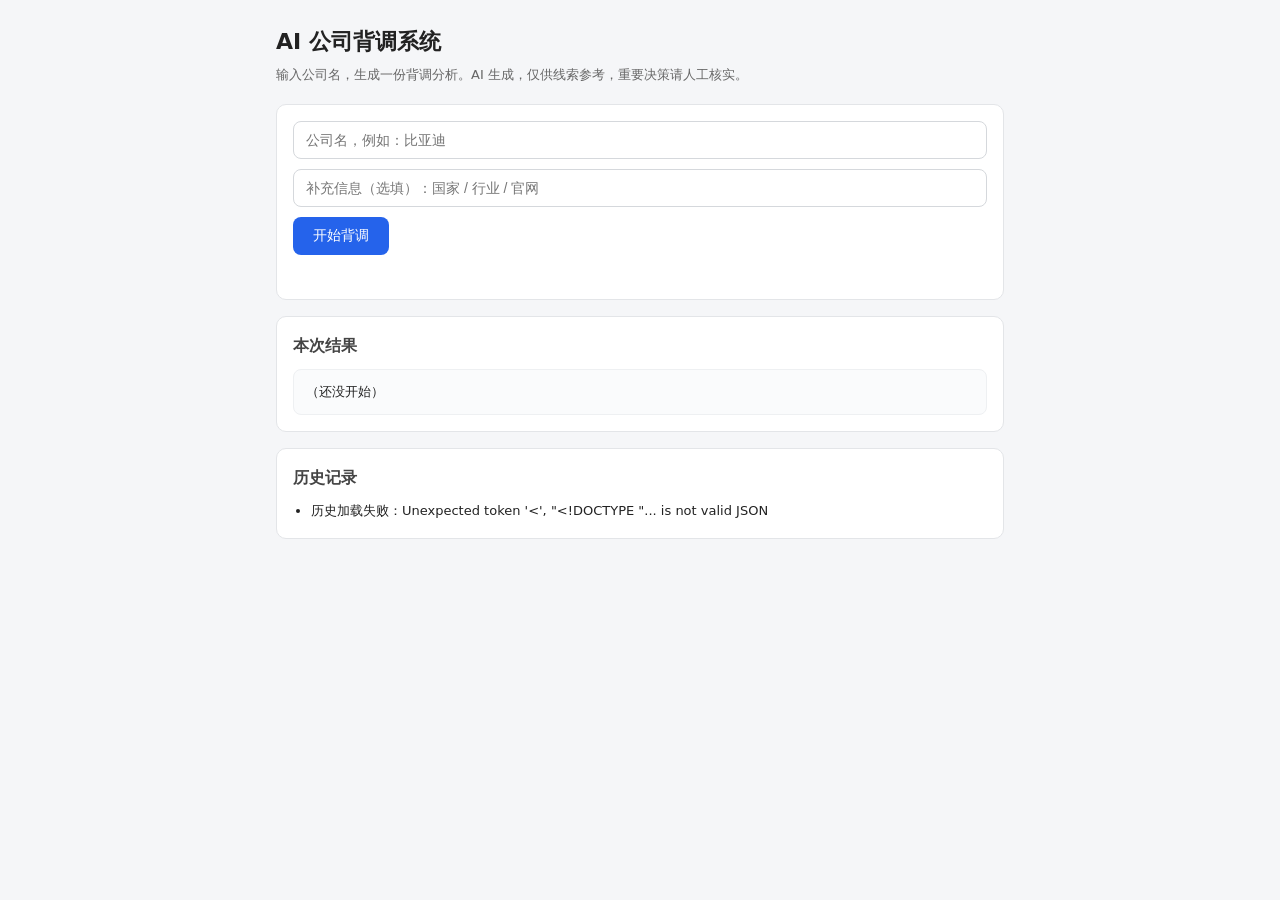
==== static/index.html @ 70e905dc "feat: AI 公司背调系统 v1（输入公司名 → LLM 生成分析 → 存库 → 历史）" ====
<!DOCTYPE html>
<html lang="zh-CN">
    <head>
        <meta charset="UTF-8">
        <meta name="viewport" content="width=device-width,initial-scale=1">
        <title>AI 公司背调系统</title>
  <link rel="stylesheet" href="/static/style.css">
    </head>
    <body>
        <main class="wrap">
            <h1>AI 公司背调系统</h1>
            <p class="hint">输入公司名，生成一份背调分析。AI 生成，仅供线索参考，重要决策请人工核实。</p>

    <section class="card">
      <input id="company" type="text" placeholder="公司名，例如：比亚迪" autocomplete="off">
      <input id="extra" type="text" placeholder="补充信息（选填）：国家 / 行业 / 官网" autocomplete="off">
      <button id="go">开始背调</button>
      <p id="status" class="status"></p>
    </section>
    <section class="card">
      <h2>本次结果</h2>
      <pre id="result">（还没开始）</pre>
    </section>

    <section class="card">
      <h2>历史记录</h2>
      <ul id="history"></ul>
    </section>
        </main>
        <script src="/static/app.js"></script>
    </body>
</html>
---- static/style.css ----
* { box-sizing: border-box; }
body { margin: 0; font-family: "Microsoft YaHei", system-ui, sans-serif;
       background: #f5f6f8; color: #222; line-height: 1.6; }
.wrap { max-width: 760px; margin: 0 auto; padding: 24px 16px 60px; }
h1 { font-size: 22px; margin: 0 0 6px; }
h2 { font-size: 16px; margin: 0 0 10px; color: #444; }
.hint { color: #666; font-size: 13px; margin: 0 0 18px; }
.card { background: #fff; border: 1px solid #e3e5e8; border-radius: 10px;
        padding: 16px; margin-bottom: 16px; }
input { width: 100%; padding: 10px 12px; margin-bottom: 10px;
        border: 1px solid #d5d8dc; border-radius: 8px; font-size: 14px; }
button { padding: 10px 20px; border: 0; border-radius: 8px;
         background: #2563eb; color: #fff; font-size: 14px; cursor: pointer; }
button:disabled { background: #9db4e8; cursor: not-allowed; }
.status { margin: 10px 0 0; font-size: 13px; color: #2563eb; min-height: 18px; }
pre { white-space: pre-wrap; word-break: break-word; background: #fafbfc;
      border: 1px solid #eef0f2; border-radius: 8px; padding: 12px; margin: 0;
      font-size: 13px; font-family: inherit; }
ul { margin: 0; padding-left: 18px; font-size: 13px; }
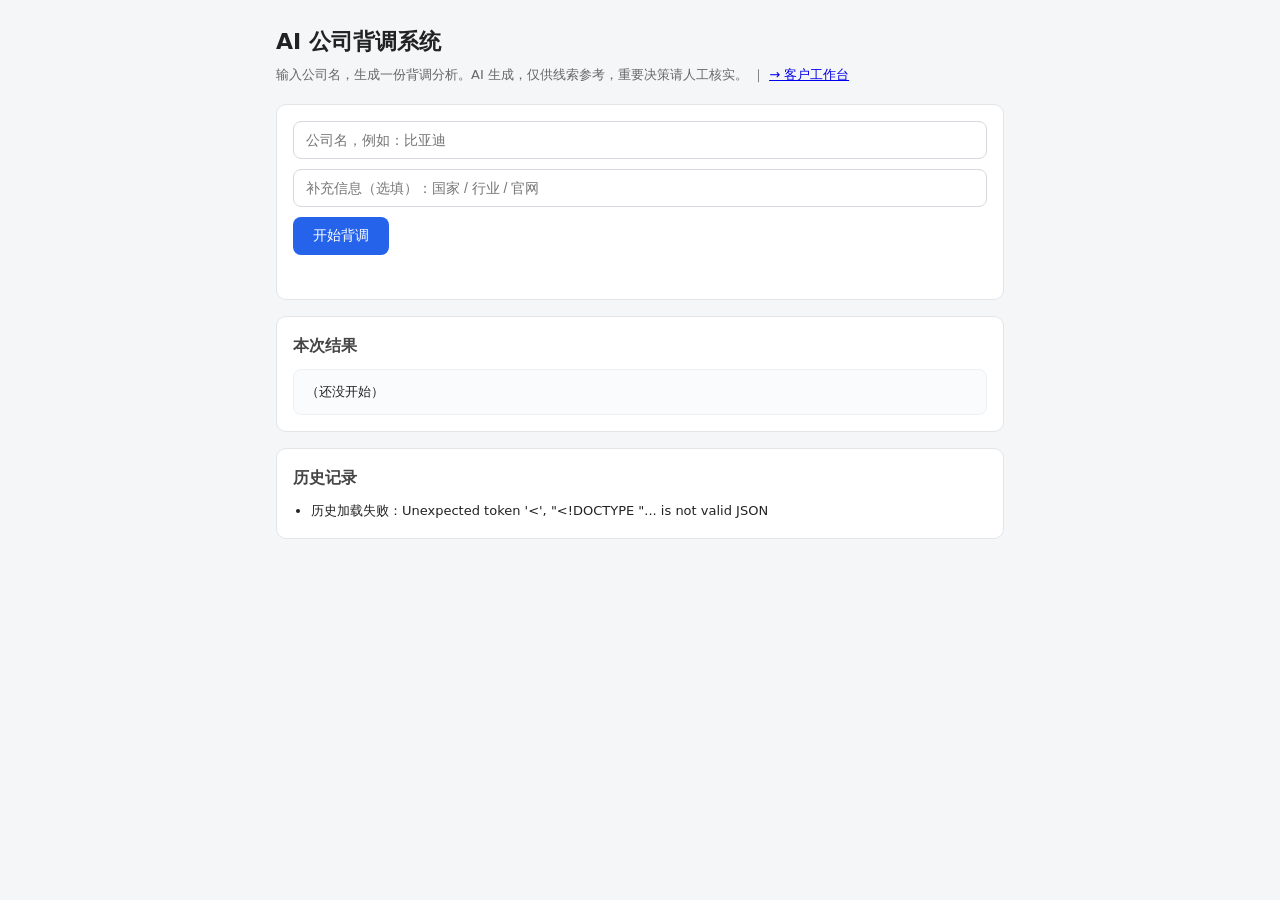
==== commit 187e1405: "feat(v2): 客户工作台前端（登录闸门 + 建档 + 跟进 + 移交） - 新增 /app → static/workspace.html + workspace.js；V1 背调页保持原样，两" ====
--- a/static/index.html
+++ b/static/index.html
@@ -9,7 +9,8 @@
     <body>
         <main class="wrap">
             <h1>AI 公司背调系统</h1>
-            <p class="hint">输入公司名，生成一份背调分析。AI 生成，仅供线索参考，重要决策请人工核实。</p>
+            <p class="hint">输入公司名，生成一份背调分析。AI 生成，仅供线索参考，重要决策请人工核实。
+                ｜ <a href="/app">→ 客户工作台</a></p>
 
     <section class="card">
       <input id="company" type="text" placeholder="公司名，例如：比亚迪" autocomplete="off">
@@ -18,7 +19,7 @@
       <p id="status" class="status"></p>
     </section>
     <section class="card">
-      <h2>本次结果</h2>
+      <h2 id="resultTitle">本次结果</h2>
       <pre id="result">（还没开始）</pre>
     </section>
 
--- a/static/style.css
+++ b/static/style.css
@@ -17,3 +17,44 @@
       border: 1px solid #eef0f2; border-radius: 8px; padding: 12px; margin: 0;
       font-size: 13px; font-family: inherit; }
 ul { margin: 0; padding-left: 18px; font-size: 13px; }
+.history-item { cursor: pointer; padding: 2px 0; }
+.history-item:hover { color: #2563eb; }
+
+/* ---------- V2：外贸客户工作台 ---------- */
+.topbar { display: flex; align-items: center; justify-content: space-between;
+          margin-bottom: 16px; gap: 12px; flex-wrap: wrap; }
+.topbar h1 { margin: 0; }
+.topbar-right { display: flex; align-items: center; gap: 12px; }
+.topbar-right a { color: #2563eb; text-decoration: none; }
+.topbar-right a:hover { text-decoration: underline; }
+
+button.ghost { background: #fff; color: #2563eb; border: 1px solid #c7d2fe; }
+button.ghost:hover { background: #f0f4ff; }
+
+.newrow { display: flex; gap: 8px; flex-wrap: wrap; }
+.newrow input { flex: 1 1 160px; width: auto; margin-bottom: 0; }
+.newrow select, .newrow button { flex: 0 0 auto; }
+.newrow select { padding: 10px 12px; border: 1px solid #d5d8dc;
+                 border-radius: 8px; font-size: 14px; }
+
+.split { display: flex; gap: 16px; align-items: flex-start; flex-wrap: wrap; }
+.list-col { flex: 1 1 280px; }
+.detail-col { flex: 2 1 380px; }
+
+.cust-list { list-style: none; padding: 0; margin: 0; }
+.cust-item { padding: 8px 10px; border: 1px solid #eef0f2; border-radius: 8px;
+             margin-bottom: 6px; cursor: pointer;
+             display: flex; flex-direction: column; gap: 2px; }
+.cust-item:hover { border-color: #c7d2fe; background: #f8faff; }
+.cust-item.active { border-color: #2563eb; background: #f0f4ff; }
+.cust-name { font-size: 14px; font-weight: 600; }
+.cust-meta { font-size: 12px; color: #666; }
+
+.fu-list { list-style: none; padding: 0; margin: 10px 0 0;
+           max-height: 340px; overflow: auto; }
+.fu-item { padding: 6px 0; border-bottom: 1px dashed #eef0f2;
+           display: flex; flex-direction: column; gap: 2px; }
+.fu-time { font-size: 12px; color: #888; }
+.fu-content { font-size: 13px; white-space: pre-wrap; word-break: break-word; }
+
+hr { border: 0; border-top: 1px solid #eef0f2; margin: 14px 0; }
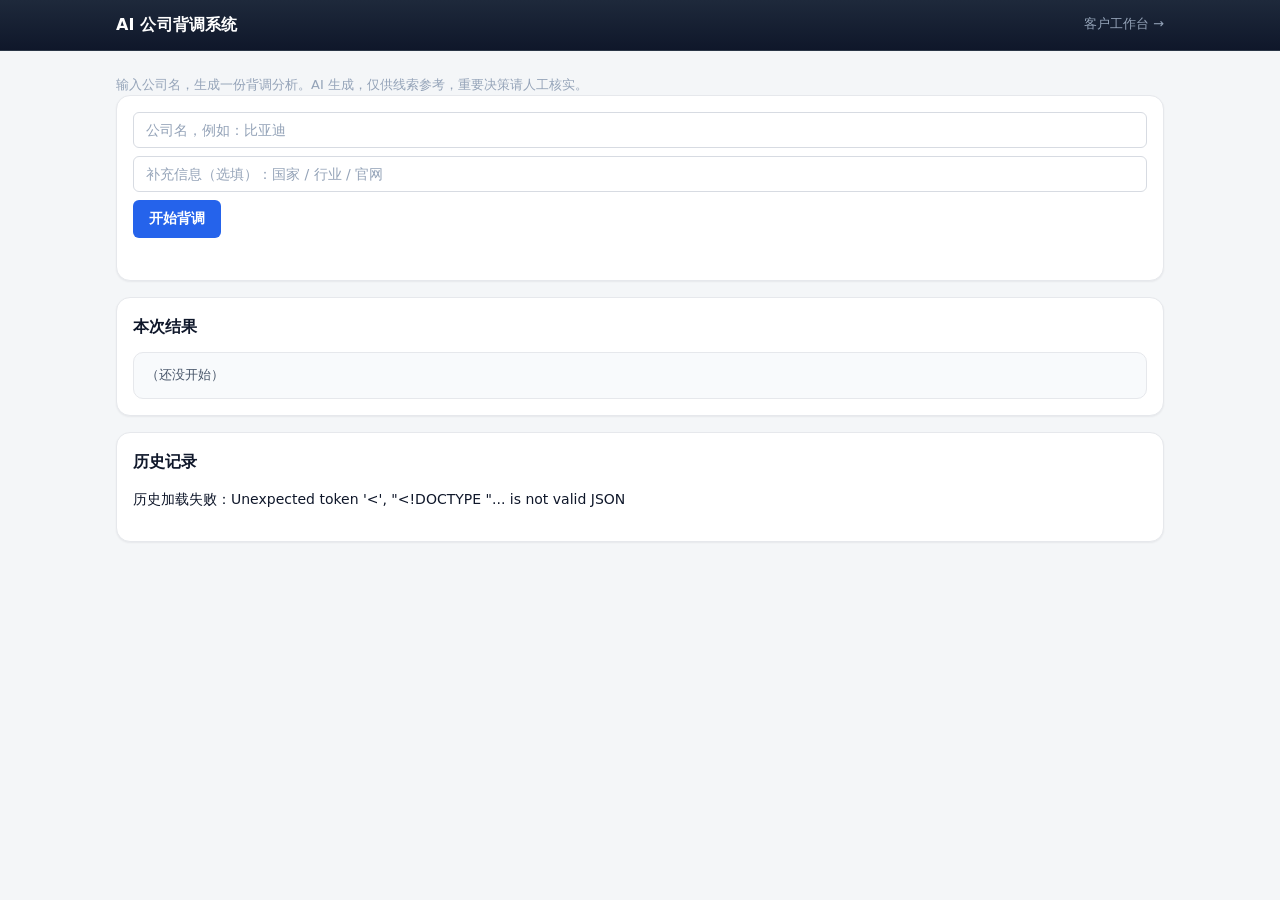
==== commit 52c70c22: "feat: 建档字段改（姓名/号码/国家必填、公司选填）+ 删除客户 + 深色顶栏 按你的三条反馈改的：  1) 视觉：加一条深色品牌顶栏（解决'背景太单一'）；统计卡左侧加类别色条；    背调页也" ====
--- a/static/index.html
+++ b/static/index.html
@@ -7,10 +7,16 @@
   <link rel="stylesheet" href="/static/style.css">
     </head>
     <body>
+        <header class="appbar">
+          <div class="appbar-inner">
+            <span class="brand">AI 公司背调系统</span>
+            <div class="appbar-right">
+              <a href="/app">客户工作台 →</a>
+            </div>
+          </div>
+        </header>
         <main class="wrap">
-            <h1>AI 公司背调系统</h1>
-            <p class="hint">输入公司名，生成一份背调分析。AI 生成，仅供线索参考，重要决策请人工核实。
-                ｜ <a href="/app">→ 客户工作台</a></p>
+            <p class="hint">输入公司名，生成一份背调分析。AI 生成，仅供线索参考，重要决策请人工核实。</p>
 
     <section class="card">
       <input id="company" type="text" placeholder="公司名，例如：比亚迪" autocomplete="off">
--- a/static/style.css
+++ b/static/style.css
@@ -1,60 +1,251 @@
+/* ============================================================
+   设计底座（design tokens）
+   颜色 / 间距 / 圆角 / 阴影 / 字号全走变量。
+   以后调色只改这一处，不用全文件搜 hex 替换 —— 这就是"底座先行"的意义。
+   ============================================================ */
+:root {
+  /* 颜色：语义键，不裸写 hex */
+  --bg:            #f4f6f8;
+  --surface:       #ffffff;
+  --surface-2:     #f8fafc;
+  --border:        #e6e8ec;
+  --border-strong: #d7dbe2;
+
+  --text:   #0f172a;   /* 主文字 */
+  --text-2: #475569;   /* 次文字 */
+  --text-3: #94a3b8;   /* 弱文字 */
+
+  --primary:      #2563eb;
+  --primary-ink:  #ffffff;
+  --primary-soft: #eff6ff;
+
+  --ok: #059669;  --ok-soft: #ecfdf5;
+  --warn: #d97706; --warn-soft: #fffbeb;
+  --danger: #dc2626; --danger-soft: #fef2f2;
+  --src-ink: #4338ca; --src-soft: #eef2ff; --src-line: #e0e7ff;
+
+  /* 顶栏（深色品牌带） */
+  --appbar:     #0f172a;
+  --appbar-2:   #1e293b;
+  --appbar-ink: #e2e8f0;
+  --appbar-dim: #94a3b8;
+
+  /* 间距刻度：4 的倍数，别再随手写 margin */
+  --sp-1: 4px; --sp-2: 8px; --sp-3: 12px; --sp-4: 16px; --sp-5: 24px; --sp-6: 32px;
+
+  /* 圆角 / 阴影 / 字号 */
+  --r-1: 6px; --r-2: 10px; --r-3: 14px;
+  --sh-1: 0 1px 2px rgba(15, 23, 42, .06);
+  --sh-2: 0 2px 8px rgba(15, 23, 42, .07), 0 1px 2px rgba(15, 23, 42, .04);
+  --fs-1: 12px; --fs-2: 13px; --fs-3: 14px; --fs-4: 16px; --fs-5: 20px; --fs-6: 28px;
+}
+
+/* ---------------- 基础 ---------------- */
 * { box-sizing: border-box; }
-body { margin: 0; font-family: "Microsoft YaHei", system-ui, sans-serif;
-       background: #f5f6f8; color: #222; line-height: 1.6; }
-.wrap { max-width: 760px; margin: 0 auto; padding: 24px 16px 60px; }
-h1 { font-size: 22px; margin: 0 0 6px; }
-h2 { font-size: 16px; margin: 0 0 10px; color: #444; }
-.hint { color: #666; font-size: 13px; margin: 0 0 18px; }
-.card { background: #fff; border: 1px solid #e3e5e8; border-radius: 10px;
-        padding: 16px; margin-bottom: 16px; }
-input { width: 100%; padding: 10px 12px; margin-bottom: 10px;
-        border: 1px solid #d5d8dc; border-radius: 8px; font-size: 14px; }
-button { padding: 10px 20px; border: 0; border-radius: 8px;
-         background: #2563eb; color: #fff; font-size: 14px; cursor: pointer; }
-button:disabled { background: #9db4e8; cursor: not-allowed; }
-.status { margin: 10px 0 0; font-size: 13px; color: #2563eb; min-height: 18px; }
-pre { white-space: pre-wrap; word-break: break-word; background: #fafbfc;
-      border: 1px solid #eef0f2; border-radius: 8px; padding: 12px; margin: 0;
-      font-size: 13px; font-family: inherit; }
-ul { margin: 0; padding-left: 18px; font-size: 13px; }
-.history-item { cursor: pointer; padding: 2px 0; }
-.history-item:hover { color: #2563eb; }
-
-/* ---------- V2：外贸客户工作台 ---------- */
-.topbar { display: flex; align-items: center; justify-content: space-between;
-          margin-bottom: 16px; gap: 12px; flex-wrap: wrap; }
-.topbar h1 { margin: 0; }
-.topbar-right { display: flex; align-items: center; gap: 12px; }
-.topbar-right a { color: #2563eb; text-decoration: none; }
-.topbar-right a:hover { text-decoration: underline; }
-
-button.ghost { background: #fff; color: #2563eb; border: 1px solid #c7d2fe; }
-button.ghost:hover { background: #f0f4ff; }
-
-.newrow { display: flex; gap: 8px; flex-wrap: wrap; }
-.newrow input { flex: 1 1 160px; width: auto; margin-bottom: 0; }
-.newrow select, .newrow button { flex: 0 0 auto; }
-.newrow select { padding: 10px 12px; border: 1px solid #d5d8dc;
-                 border-radius: 8px; font-size: 14px; }
-
-.split { display: flex; gap: 16px; align-items: flex-start; flex-wrap: wrap; }
-.list-col { flex: 1 1 280px; }
-.detail-col { flex: 2 1 380px; }
-
+
+body {
+  margin: 0;
+  font-family: "Microsoft YaHei", system-ui, -apple-system, "Segoe UI", sans-serif;
+  background: var(--bg);
+  color: var(--text);
+  font-size: var(--fs-3);
+  line-height: 1.6;
+  -webkit-font-smoothing: antialiased;
+}
+
+.wrap { max-width: 1080px; margin: 0 auto; padding: var(--sp-5) var(--sp-4) var(--sp-6); }
+
+h1 { font-size: var(--fs-5); margin: 0; letter-spacing: -.01em; }
+h2 { font-size: var(--fs-4); margin: 0 0 var(--sp-3); }
+.hint { color: var(--text-3); font-size: var(--fs-2); margin: 0; }
+a { color: var(--primary); }
+
+/* ---------------- 卡片 ---------------- */
+.card {
+  background: var(--surface);
+  border: 1px solid var(--border);
+  border-radius: var(--r-3);
+  padding: var(--sp-4);
+  margin-bottom: var(--sp-4);
+  box-shadow: var(--sh-1);
+}
+
+/* ---------------- 表单 ---------------- */
+input, select {
+  width: 100%;
+  padding: 9px var(--sp-3);
+  margin-bottom: var(--sp-2);
+  border: 1px solid var(--border-strong);
+  border-radius: var(--r-1);
+  font-size: var(--fs-3);
+  font-family: inherit;
+  color: var(--text);
+  background: var(--surface);
+  outline: none;
+  transition: border-color .15s, box-shadow .15s;
+}
+input:focus, select:focus {
+  border-color: var(--primary);
+  box-shadow: 0 0 0 3px var(--primary-soft);
+}
+input::placeholder { color: var(--text-3); }
+
+button {
+  min-height: 38px;
+  padding: 9px var(--sp-4);
+  border: 0;
+  border-radius: var(--r-1);
+  background: var(--primary);
+  color: var(--primary-ink);
+  font-family: inherit;
+  font-size: var(--fs-3);
+  font-weight: 600;
+  cursor: pointer;
+  transition: filter .15s, background .15s;
+}
+button:hover { filter: brightness(1.06); }
+button:disabled { opacity: .5; cursor: not-allowed; }
+button.ghost { background: var(--surface); color: var(--text-2); border: 1px solid var(--border-strong); }
+button.ghost:hover { background: var(--surface-2); color: var(--text); filter: none; }
+
+.status { min-height: 18px; margin: var(--sp-2) 0 0; font-size: var(--fs-2); color: var(--primary); }
+
+/* 背调结果正文 */
+pre {
+  white-space: pre-wrap;
+  word-break: break-word;
+  background: var(--surface-2);
+  border: 1px solid var(--border);
+  border-radius: var(--r-2);
+  padding: var(--sp-3);
+  margin: 0;
+  font-family: inherit;
+  font-size: var(--fs-2);
+  color: var(--text-2);
+}
+
+/* ---------------- 顶栏：深色品牌带 ----------------
+   作用有两个：给页面一个明确的"顶"，以及打破"整页一片浅灰"的单调。
+   宽度铺满、内容与 .wrap 对齐，滚动时也始终在。 */
+.appbar {
+  position: sticky; top: 0; z-index: 10;
+  background: linear-gradient(180deg, var(--appbar-2), var(--appbar));
+  border-bottom: 1px solid rgba(255, 255, 255, .06);
+}
+.appbar-inner {
+  max-width: 1080px; margin: 0 auto;
+  padding: var(--sp-3) var(--sp-4);
+  display: flex; align-items: center; justify-content: space-between; gap: var(--sp-4);
+  flex-wrap: wrap;
+}
+.brand { color: #fff; font-size: var(--fs-4); font-weight: 700; letter-spacing: .01em; }
+.appbar-right { display: flex; align-items: center; gap: var(--sp-3); }
+.appbar-right a { color: var(--appbar-dim); font-size: var(--fs-2); text-decoration: none; }
+.appbar-right a:hover { color: #fff; }
+.who { font-size: var(--fs-2); color: var(--appbar-dim); }
+button.ghost-dark {
+  background: transparent; color: var(--appbar-ink);
+  border: 1px solid rgba(255, 255, 255, .22);
+}
+button.ghost-dark:hover { background: rgba(255, 255, 255, .08); color: #fff; filter: none; }
+
+/* 详情标题行 */
+.head-row { display: flex; align-items: flex-start; justify-content: space-between; gap: var(--sp-3); }
+.head-actions { display: flex; gap: var(--sp-2); flex: 0 0 auto; }
+button.danger { color: var(--danger); border-color: #fecaca; }
+button.danger:hover { background: var(--danger-soft); color: var(--danger); filter: none; }
+
+/* ---------------- 统计条（看板风的主角） ---------------- */
+.stats {
+  display: grid;
+  grid-template-columns: repeat(auto-fit, minmax(148px, 1fr));
+  gap: var(--sp-3);
+  margin-bottom: var(--sp-4);
+}
+.stat {
+  position: relative;
+  overflow: hidden;
+  background: var(--surface);
+  border: 1px solid var(--border);
+  border-radius: var(--r-3);
+  padding: var(--sp-4) var(--sp-4) var(--sp-4) calc(var(--sp-4) + 6px);
+  box-shadow: var(--sh-1);
+}
+/* 左侧一条细色条：指示这张卡属于哪一类。数据看板常用的克制手法 */
+.stat::before {
+  content: ""; position: absolute; left: 0; top: 0; bottom: 0; width: 3px;
+  background: var(--border-strong);
+}
+.stat.brand::before { background: var(--primary); }
+.stat.warn::before { background: var(--warn); }
+.stat.ok::before { background: var(--ok); }
+.stat-num {
+  font-size: var(--fs-6); font-weight: 700; line-height: 1.15;
+  letter-spacing: -.02em; font-variant-numeric: tabular-nums;
+}
+.stat-label { margin-top: var(--sp-1); font-size: var(--fs-2); color: var(--text-3); }
+.stat.warn .stat-num { color: var(--warn); }
+.stat.ok   .stat-num { color: var(--ok); }
+.stat.brand .stat-num { color: var(--primary); }
+
+/* ---------------- 布局 ---------------- */
+.newrow { display: flex; gap: var(--sp-2); flex-wrap: wrap; }
+.newrow input, .newrow select { flex: 1 1 170px; width: auto; margin-bottom: 0; }
+.newrow button { flex: 0 0 auto; }
+
+.split { display: flex; gap: var(--sp-4); align-items: flex-start; flex-wrap: wrap; }
+.list-col { flex: 1 1 300px; }
+.detail-col { flex: 2 1 400px; }
+
+/* ---------------- 客户列表 ---------------- */
 .cust-list { list-style: none; padding: 0; margin: 0; }
-.cust-item { padding: 8px 10px; border: 1px solid #eef0f2; border-radius: 8px;
-             margin-bottom: 6px; cursor: pointer;
-             display: flex; flex-direction: column; gap: 2px; }
-.cust-item:hover { border-color: #c7d2fe; background: #f8faff; }
-.cust-item.active { border-color: #2563eb; background: #f0f4ff; }
-.cust-name { font-size: 14px; font-weight: 600; }
-.cust-meta { font-size: 12px; color: #666; }
-
-.fu-list { list-style: none; padding: 0; margin: 10px 0 0;
-           max-height: 340px; overflow: auto; }
-.fu-item { padding: 6px 0; border-bottom: 1px dashed #eef0f2;
-           display: flex; flex-direction: column; gap: 2px; }
-.fu-time { font-size: 12px; color: #888; }
-.fu-content { font-size: 13px; white-space: pre-wrap; word-break: break-word; }
-
-hr { border: 0; border-top: 1px solid #eef0f2; margin: 14px 0; }
+.cust-item {
+  padding: var(--sp-3);
+  margin-bottom: var(--sp-2);
+  border: 1px solid var(--border);
+  border-radius: var(--r-2);
+  background: var(--surface);
+  cursor: pointer;
+  transition: border-color .15s, background .15s, box-shadow .15s;
+}
+.cust-item:hover { border-color: var(--border-strong); background: var(--surface-2); }
+.cust-item.active {
+  border-color: var(--primary);
+  background: var(--primary-soft);
+  box-shadow: 0 0 0 3px rgba(37, 99, 235, .08);
+}
+.cust-name { font-size: var(--fs-3); font-weight: 600; }
+.cust-meta {
+  display: flex; gap: var(--sp-2); align-items: center; flex-wrap: wrap;
+  margin-top: var(--sp-1); font-size: var(--fs-1); color: var(--text-3);
+}
+
+/* 标签 pill：以后哪里要"分类标记"都复用它 */
+.tag {
+  display: inline-block; padding: 1px 8px; border-radius: 999px;
+  font-size: var(--fs-1); line-height: 1.7;
+  background: var(--surface-2); color: var(--text-2); border: 1px solid var(--border);
+}
+.tag.src { background: var(--src-soft); color: var(--src-ink); border-color: var(--src-line); }
+.tag.hot { background: var(--warn-soft); color: var(--warn); border-color: #fde68a; }
+
+/* ---------------- 详情 ---------------- */
+.detail-head { padding-bottom: var(--sp-3); border-bottom: 1px solid var(--border); margin-bottom: var(--sp-3); }
+.fu-list { list-style: none; padding: 0; margin: var(--sp-3) 0 0; max-height: 320px; overflow: auto; }
+.fu-item { padding: var(--sp-2) 0; border-bottom: 1px dashed var(--border); }
+.fu-time { display: block; font-size: var(--fs-1); color: var(--text-3); }
+.fu-content { font-size: var(--fs-3); white-space: pre-wrap; word-break: break-word; }
+
+hr { border: 0; border-top: 1px solid var(--border); margin: var(--sp-4) 0; }
+
+/* ---------------- 登录卡（门面页，单独多打磨） ---------------- */
+.auth-card { max-width: 380px; margin: 7vh auto 0; padding: var(--sp-5); box-shadow: var(--sh-2); }
+.auth-card h2 { text-align: center; font-size: var(--fs-5); margin-bottom: var(--sp-4); }
+
+/* ---------------- 背调页的历史条目 ---------------- */
+ul#history { list-style: none; padding: 0; }
+.history-item {
+  padding: var(--sp-2) 0; border-bottom: 1px dashed var(--border);
+  font-size: var(--fs-2); cursor: pointer;
+}
+.history-item:hover { color: var(--primary); }
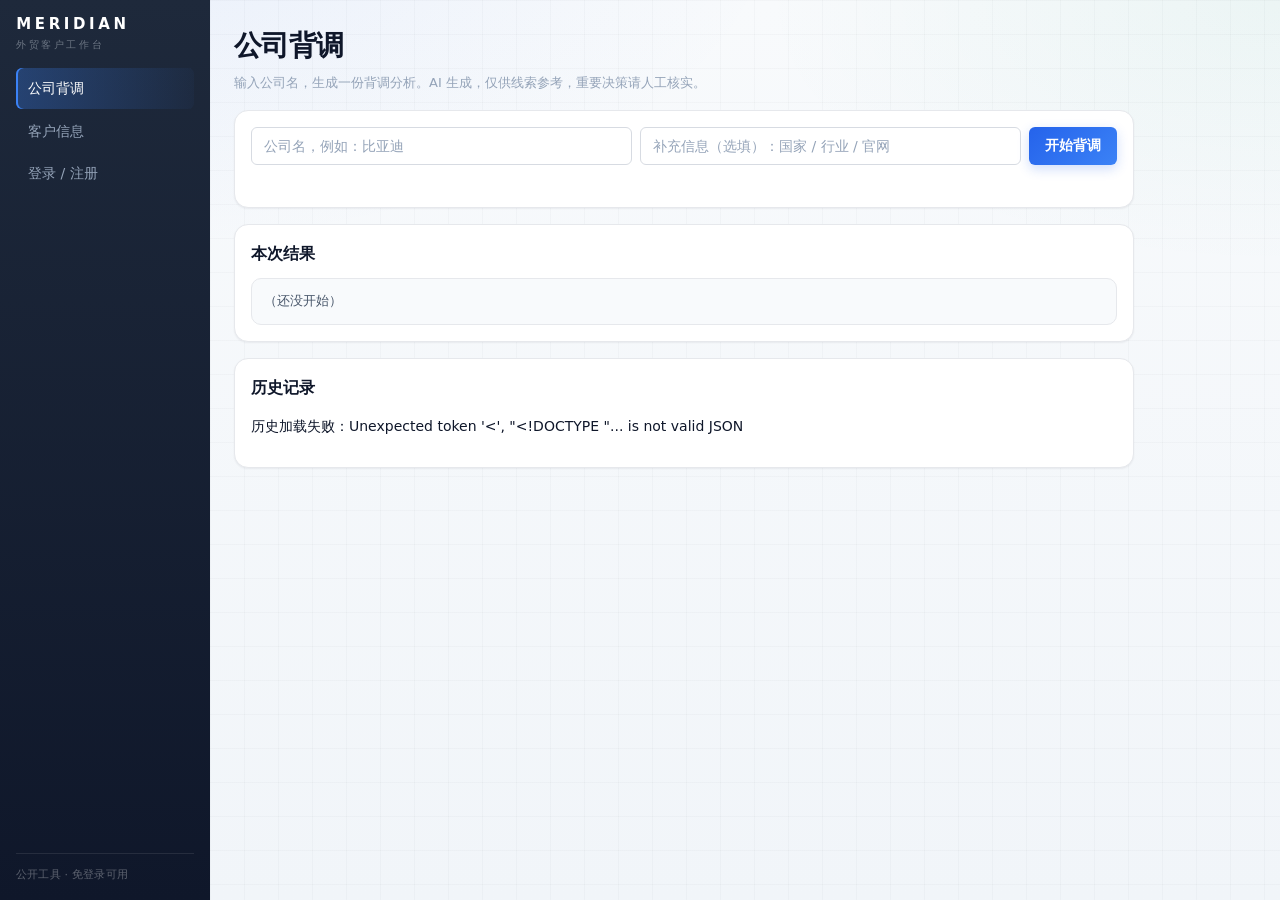
==== commit f80f83ed: "feat: 品牌定名 Meridian，背调页并入 V2 同构外壳（仍公开免登录） - 背调页 / 改用左导航 + 内容区外壳，和 /app 同一套（.shell/.sidebar/.content）" ====
--- a/static/index.html
+++ b/static/index.html
@@ -1,39 +1,61 @@
 <!DOCTYPE html>
 <html lang="zh-CN">
-    <head>
-        <meta charset="UTF-8">
-        <meta name="viewport" content="width=device-width,initial-scale=1">
-        <title>AI 公司背调系统</title>
-  <link rel="stylesheet" href="/static/style.css">
-    </head>
-    <body>
-        <header class="appbar">
-          <div class="appbar-inner">
-            <span class="brand">AI 公司背调系统</span>
-            <div class="appbar-right">
-              <a href="/app">客户工作台 →</a>
-            </div>
-          </div>
-        </header>
-        <main class="wrap">
-            <p class="hint">输入公司名，生成一份背调分析。AI 生成，仅供线索参考，重要决策请人工核实。</p>
+<head>
+<meta charset="UTF-8">
+<meta name="viewport" content="width=device-width,initial-scale=1">
+<title>公司背调 · Meridian</title>
+<link rel="stylesheet" href="/static/style.css">
+</head>
+<body>
+<div class="shell">
 
-    <section class="card">
-      <input id="company" type="text" placeholder="公司名，例如：比亚迪" autocomplete="off">
-      <input id="extra" type="text" placeholder="补充信息（选填）：国家 / 行业 / 官网" autocomplete="off">
-      <button id="go">开始背调</button>
-      <p id="status" class="status"></p>
-    </section>
-    <section class="card">
-      <h2 id="resultTitle">本次结果</h2>
-      <pre id="result">（还没开始）</pre>
-    </section>
+  <!-- 左：导航栏。与工作台同一套外壳，只是这一栏不需要登录 -->
+  <aside class="sidebar">
+    <div class="brandmark">
+      <span class="brandmark-word">MERIDIAN</span>
+      <span class="brandmark-sub">外贸客户工作台</span>
+    </div>
+    <nav class="nav">
+      <a class="nav-item active" href="/">公司背调</a>
+      <a class="nav-item" href="/app">客户信息</a>
+      <a class="nav-item" href="/login">登录 / 注册</a>
+    </nav>
+    <div class="sidebar-foot">
+      <div class="build-tag">公开工具 · 免登录可用</div>
+    </div>
+  </aside>
 
-    <section class="card">
-      <h2>历史记录</h2>
-      <ul id="history"></ul>
-    </section>
-        </main>
-        <script src="/static/app.js"></script>
-    </body>
-</html>+  <!-- 右：内容区 -->
+  <main class="content">
+    <div class="page-narrow">
+
+      <header class="page-head">
+        <h1>公司背调</h1>
+        <p class="hint">输入公司名，生成一份背调分析。AI 生成，仅供线索参考，重要决策请人工核实。</p>
+      </header>
+
+      <section class="card">
+        <div class="newrow">
+          <input id="company" type="text" placeholder="公司名，例如：比亚迪" autocomplete="off">
+          <input id="extra" type="text" placeholder="补充信息（选填）：国家 / 行业 / 官网" autocomplete="off">
+          <button id="go">开始背调</button>
+        </div>
+        <p id="status" class="status"></p>
+      </section>
+
+      <section class="card">
+        <h2 id="resultTitle">本次结果</h2>
+        <pre id="result">（还没开始）</pre>
+      </section>
+
+      <section class="card">
+        <h2>历史记录</h2>
+        <ul id="history"></ul>
+      </section>
+
+    </div>
+  </main>
+</div>
+<script src="/static/app.js"></script>
+</body>
+</html>
--- a/static/style.css
+++ b/static/style.css
@@ -24,6 +24,12 @@
   --danger: #dc2626; --danger-soft: #fef2f2;
   --src-ink: #4338ca; --src-soft: #eef2ff; --src-line: #e0e7ff;
 
+  /* 浅描边：和上面的 -soft 底色配套（标签、危险按钮的边） */
+  --primary-line: #dbeafe;
+  --ok-line:      #a7f3d0;
+  --warn-line:    #fde68a;
+  --danger-line:  #fecaca;
+
   /* 顶栏（深色品牌带） */
   --appbar:     #0f172a;
   --appbar-2:   #1e293b;
@@ -42,6 +48,12 @@
 
 /* ---------------- 基础 ---------------- */
 * { box-sizing: border-box; }
+
+/* 兜底：hidden 属性靠浏览器默认的 display:none 生效，
+   但只要作者给同一个元素写了 display:flex / grid，就会被盖掉 —— 那时元素明明有
+   hidden 却照样显示。（这个坑真踩过：切换视图后两个视图同时显示。）
+   所以这里显式声明一次，宁可用 !important。 */
+[hidden] { display: none !important; }
 
 body {
   margin: 0;
@@ -152,7 +164,65 @@
 /* 详情标题行 */
 .head-row { display: flex; align-items: flex-start; justify-content: space-between; gap: var(--sp-3); }
 .head-actions { display: flex; gap: var(--sp-2); flex: 0 0 auto; }
-button.danger { color: var(--danger); border-color: #fecaca; }
+
+/* ---------------- 三栏外壳（工作台） ----------------
+   左导航 / 中列表 / 右详情。屏幕两侧原来空着的地方，现在都有用了。
+   宽度是流式的（不设 max-width）——所以宽屏上不会再留两条空白。 */
+.shell { display: flex; min-height: 100vh; align-items: stretch; }
+
+.sidebar {
+  flex: 0 0 210px; width: 210px;
+  background: linear-gradient(180deg, var(--appbar-2), var(--appbar));
+  display: flex; flex-direction: column; gap: var(--sp-4);
+  padding: var(--sp-4);
+  position: sticky; top: 0; height: 100vh;
+}
+.sidebar .brand { color: #fff; font-size: var(--fs-4); font-weight: 700; }
+
+.nav { display: flex; flex-direction: column; gap: 2px; flex: 1 1 auto; }
+.nav-item {
+  display: block; width: 100%; min-height: 0; text-align: left;
+  padding: 9px var(--sp-3); border: 0; border-radius: var(--r-1);
+  background: transparent; color: var(--appbar-dim);
+  font-family: inherit; font-size: var(--fs-3); font-weight: 500;
+  text-decoration: none; cursor: pointer;
+}
+.nav-item:hover { background: rgba(255, 255, 255, .07); color: #fff; filter: none; }
+.nav-item.active { background: rgba(255, 255, 255, .14); color: #fff; }
+
+.sidebar-foot {
+  border-top: 1px solid rgba(255, 255, 255, .09);
+  padding-top: var(--sp-3);
+  display: flex; flex-direction: column; gap: var(--sp-2);
+}
+
+.content { flex: 1 1 auto; min-width: 0; padding: var(--sp-5); }
+.view { display: flex; gap: var(--sp-4); align-items: flex-start; }
+.pane-main { flex: 1 1 auto; min-width: 0; }
+.pane-detail { flex: 0 0 392px; position: sticky; top: var(--sp-5); }
+
+.section-title {
+  font-size: var(--fs-2); color: var(--text-3); font-weight: 600;
+  margin: var(--sp-3) 0 var(--sp-2); letter-spacing: .02em;
+}
+
+.file-input { padding: 6px; font-size: var(--fs-2); }
+.file-list { list-style: none; padding: 0; margin: var(--sp-2) 0 0; }
+.file-item {
+  display: flex; align-items: center; gap: var(--sp-2);
+  padding: var(--sp-2) 0; border-bottom: 1px dashed var(--border);
+  font-size: var(--fs-2);
+}
+.file-item a { color: var(--primary); text-decoration: none; }
+.file-item a:hover { text-decoration: underline; }
+.file-size { color: var(--text-3); font-size: var(--fs-1); }
+
+/* 窄屏：右侧详情落下来，别再挤 */
+@media (max-width: 1120px) {
+  .view { flex-direction: column; }
+  .pane-detail { flex: 1 1 auto; position: static; width: 100%; }
+}
+button.danger { color: var(--danger); border-color: var(--danger-line); }
 button.danger:hover { background: var(--danger-soft); color: var(--danger); filter: none; }
 
 /* ---------------- 统计条（看板风的主角） ---------------- */
@@ -198,6 +268,9 @@
 .detail-col { flex: 2 1 400px; }
 
 /* ---------------- 客户列表 ---------------- */
+/* 列表里的搜索框：比表单框紧凑一点 */
+.search { margin-bottom: var(--sp-3); padding: 7px var(--sp-3); font-size: var(--fs-2); }
+
 .cust-list { list-style: none; padding: 0; margin: 0; }
 .cust-item {
   padding: var(--sp-3);
@@ -227,7 +300,7 @@
   background: var(--surface-2); color: var(--text-2); border: 1px solid var(--border);
 }
 .tag.src { background: var(--src-soft); color: var(--src-ink); border-color: var(--src-line); }
-.tag.hot { background: var(--warn-soft); color: var(--warn); border-color: #fde68a; }
+.tag.hot { background: var(--warn-soft); color: var(--warn); border-color: var(--warn-line); }
 
 /* ---------------- 详情 ---------------- */
 .detail-head { padding-bottom: var(--sp-3); border-bottom: 1px solid var(--border); margin-bottom: var(--sp-3); }
@@ -249,3 +322,679 @@
   font-size: var(--fs-2); cursor: pointer;
 }
 .history-item:hover { color: var(--primary); }
+
+/* ---------------- 独立登录页（/login） ----------------
+   左边是门面（深色，与工作台侧栏同一套色），右边是表单。
+   说清"给谁用、解决什么"——登录页是第一印象，不该只是一张白卡。 */
+.auth-shell { display: flex; min-height: 100vh; align-items: stretch; }
+
+.auth-side {
+  flex: 0 0 380px;
+  padding: var(--sp-6) var(--sp-5);
+  background: linear-gradient(160deg, var(--appbar-2), var(--appbar));
+  color: var(--appbar-ink);
+  display: flex; flex-direction: column; justify-content: space-between; gap: var(--sp-5);
+}
+.auth-side .brand { display: block; color: #fff; font-size: var(--fs-5); font-weight: 700; }
+.auth-tagline { margin: var(--sp-2) 0 0; color: var(--appbar-dim); font-size: var(--fs-3); }
+
+.auth-points {
+  list-style: none; padding: 0; margin: 0;
+  display: flex; flex-direction: column; gap: var(--sp-4);
+}
+.auth-points li {
+  display: flex; flex-direction: column; gap: 2px;
+  padding-left: var(--sp-3);
+  border-left: 2px solid rgba(255, 255, 255, .18);
+}
+.auth-points b { color: #fff; font-size: var(--fs-3); font-weight: 600; }
+.auth-points span { color: var(--appbar-dim); font-size: var(--fs-2); line-height: 1.55; }
+
+.auth-side-foot { margin: 0; }
+.auth-side-foot a { color: var(--appbar-dim); font-size: var(--fs-2); text-decoration: none; }
+.auth-side-foot a:hover { color: #fff; }
+
+.auth-main {
+  flex: 1 1 auto; min-width: 0;
+  display: flex; align-items: center; justify-content: center;
+  padding: var(--sp-5);
+}
+.auth-card {
+  width: 100%; max-width: 360px; margin: 0;
+  background: var(--surface);
+  border: 1px solid var(--border);
+  border-radius: var(--r-3);
+  padding: var(--sp-5);
+  box-shadow: var(--sh-2);
+}
+.auth-card h1 { font-size: var(--fs-5); margin: 0 0 var(--sp-1); }
+.auth-card #authSub { margin-bottom: var(--sp-4); }
+
+.field { display: block; margin-bottom: var(--sp-3); }
+.field-label { display: block; margin-bottom: var(--sp-1); color: var(--text-2); font-size: var(--fs-2); }
+.field input { margin-bottom: 0; }
+
+.auth-card button[type="submit"] { width: 100%; margin-top: var(--sp-2); }
+.auth-switch { text-align: center; margin-top: var(--sp-4); }
+
+/* 窄屏：门面收成一条标题带，别让表单沉到屏幕外 */
+@media (max-width: 820px) {
+  .auth-shell { flex-direction: column; }
+  .auth-side { flex: 0 0 auto; padding: var(--sp-5) var(--sp-4); gap: var(--sp-2); }
+  .auth-points, .auth-side-foot { display: none; }
+  .auth-main { padding: var(--sp-4) var(--sp-4) var(--sp-6); align-items: flex-start; }
+}
+
+/* ---------------- 客户阶段（stage） ----------------
+   固定五档的语义配色：新线索=品牌蓝、已联系=靛、已报价=琥珀、成交=绿、流失=灰。
+   同一套 pill 复用 .tag（见上），这里只换颜色。 */
+.tag.stage { background: var(--surface-2); color: var(--text-2); border-color: var(--border); }
+.tag.stage.new { background: var(--primary-soft); color: var(--primary); border-color: var(--primary-line); }
+.tag.stage.contacted { background: var(--src-soft); color: var(--src-ink); border-color: var(--src-line); }
+.tag.stage.quoted { background: var(--warn-soft); color: var(--warn); border-color: var(--warn-line); }
+.tag.stage.won { background: var(--ok-soft); color: var(--ok); border-color: var(--ok-line); }
+.tag.stage.lost { background: var(--surface-2); color: var(--text-3); border-color: var(--border); }
+
+/* 列表工具条：搜索 + 阶段筛选 + 排序，一行放得下就一行 */
+.list-tools { display: flex; gap: var(--sp-2); flex-wrap: wrap; margin-bottom: var(--sp-3); }
+.list-tools .search { flex: 1 1 190px; margin-bottom: 0; }
+.tool-select {
+  flex: 0 0 auto; width: auto; min-width: 116px;
+  margin-bottom: 0; padding: 7px var(--sp-3); font-size: var(--fs-2);
+}
+
+/* 详情栏里的阶段下拉：改了立刻存，没有保存按钮 */
+.stage-row { display: flex; align-items: center; gap: var(--sp-2); margin-top: var(--sp-3); }
+.stage-label { flex: 0 0 auto; color: var(--text-3); font-size: var(--fs-2); }
+.stage-row select { width: auto; min-width: 150px; margin-bottom: 0; padding: 6px var(--sp-2); font-size: var(--fs-2); }
+
+/* ---------------- 话术库 ----------------
+   输入区 + 三组标签 chip + 模板卡片。和客户列表复用同一套卡片骨架。 */
+textarea {
+  width: 100%;
+  padding: 9px var(--sp-3);
+  border: 1px solid var(--border-strong);
+  border-radius: var(--r-1);
+  font-family: inherit;
+  font-size: var(--fs-3);
+  line-height: 1.6;
+  color: var(--text);
+  background: var(--surface);
+  outline: none;
+  resize: vertical;
+  transition: border-color .15s, box-shadow .15s;
+}
+textarea:focus { border-color: var(--primary); box-shadow: 0 0 0 3px var(--primary-soft); }
+textarea::placeholder { color: var(--text-3); }
+
+/* 标签选择器：三组各一行，chip 点一下切换 */
+.tag-picker { display: flex; flex-direction: column; gap: var(--sp-2); margin-bottom: var(--sp-3); }
+.tag-row { display: flex; align-items: center; gap: 6px; flex-wrap: wrap; }
+.tag-row-label { flex: 0 0 40px; font-size: var(--fs-1); color: var(--text-3); }
+.tag-chip {
+  min-height: 0;
+  padding: 3px 10px;
+  border-radius: 999px;
+  background: var(--surface-2);
+  color: var(--text-2);
+  border: 1px solid var(--border);
+  font-family: inherit;
+  font-size: var(--fs-1);
+  font-weight: 500;
+  cursor: pointer;
+  transition: background .12s, border-color .12s, color .12s;
+}
+.tag-chip:hover { background: var(--surface); border-color: var(--border-strong); filter: none; }
+.tag-chip.on { background: var(--primary-soft); color: var(--primary); border-color: var(--primary-line); }
+
+.tag-newrow { margin-bottom: 0; }
+.tag-newrow input { flex: 1 1 140px; margin-bottom: 0; }
+
+/* 模板卡片 */
+.tpl-item { cursor: default; }
+.tpl-item:hover { background: var(--surface); }
+.tpl-head { display: flex; align-items: baseline; justify-content: space-between; gap: var(--sp-3); }
+.tpl-body {
+  margin: var(--sp-2) 0 0;
+  font-size: var(--fs-2);
+  color: var(--text-2);
+  line-height: 1.6;
+  white-space: pre-wrap;
+  word-break: break-word;
+  display: -webkit-box;
+  -webkit-line-clamp: 3;
+  -webkit-box-orient: vertical;
+  overflow: hidden;
+}
+.tpl-actions { display: flex; gap: var(--sp-2); margin-top: var(--sp-2); }
+.tpl-actions button { min-height: 30px; padding: 4px var(--sp-3); font-size: var(--fs-2); }
+
+/* 生成话术的输出区：结果可编辑（人过一遍再发），复制按钮在下面 */
+.gen-out { margin-top: var(--sp-2); }
+.gen-out textarea { font-size: var(--fs-2); }
+
+/* 侧栏底部的构建版本号（用来判断「你跑的是哪一版」） */
+.build-tag { font-size: 11px; color: rgba(255, 255, 255, .32); letter-spacing: .02em; }
+
+/* ---------------- 未联系天数（列表与详情共用一句话） ---------------- */
+.contact-line { margin: var(--sp-2) 0 0; font-size: var(--fs-2); color: var(--text-2); }
+.cust-meta .contact, .contact { color: var(--text-3); }
+.contact.warn, .cust-meta .contact.warn { color: var(--warn); font-weight: 600; }
+
+/* ---------------- 左导航红点 ---------------- */
+.nav-item .badge {
+  display: inline-block; margin-left: 6px; min-width: 18px; padding: 0 5px;
+  border-radius: 999px; background: var(--danger); color: #fff;
+  font-size: 11px; line-height: 18px; text-align: center; vertical-align: middle;
+  font-weight: 600;
+}
+
+/* ---------------- 日历看板 ---------------- */
+.cal-head { display: flex; align-items: center; gap: var(--sp-2); margin-bottom: var(--sp-3); }
+.cal-head h2 { margin: 0; flex: 1 1 auto; }
+.cal-grid { display: grid; grid-template-columns: repeat(7, 1fr); gap: 6px; }
+.cal-cell {
+  position: relative; min-height: 62px; padding: 6px;
+  border: 1px solid var(--border); border-radius: var(--r-2);
+  background: var(--surface); color: var(--text);
+  font-family: inherit; font-size: var(--fs-3); text-align: left; cursor: pointer;
+  transition: border-color .12s, background .12s;
+}
+.cal-cell:hover { border-color: var(--border-strong); background: var(--surface-2); filter: none; }
+.cal-cell.empty { border: 0; background: transparent; cursor: default; pointer-events: none; }
+.cal-cell.today { border-color: var(--primary); }
+.cal-cell.selected { background: var(--primary-soft); border-color: var(--primary); }
+.cal-num { font-size: var(--fs-2); color: var(--text-2); }
+.cal-dot {
+  position: absolute; right: 6px; bottom: 6px;
+  min-width: 18px; padding: 0 5px; border-radius: 999px;
+  background: var(--danger); color: #fff; font-size: 11px; line-height: 18px;
+  text-align: center; font-weight: 600;
+}
+.rem-item.done { opacity: .6; }
+.rem-item.done .cust-name { text-decoration: line-through; }
+
+/* ---------------- 标签管理（删 / 合并） ---------------- */
+.tag-admin { display: flex; flex-direction: column; gap: var(--sp-2); margin-top: var(--sp-2); }
+.tag-admin-row { display: flex; align-items: center; gap: 6px; flex-wrap: wrap; }
+.tag-admin-item {
+  display: inline-flex; align-items: center; gap: 4px;
+  padding: 3px 8px; border: 1px solid var(--border); border-radius: var(--r-1);
+  background: var(--surface-2); font-size: var(--fs-2);
+}
+.tag-admin-item.off { opacity: .5; text-decoration: line-through; }
+.tag-admin-item b { color: var(--text-3); font-weight: 500; font-size: var(--fs-1); }
+.tag-merge-select {
+  width: auto; min-width: 74px; margin: 0; padding: 2px 4px;
+  font-size: var(--fs-1); border-radius: var(--r-1);
+}
+.tag-del { min-height: 24px; padding: 2px 6px; font-size: var(--fs-1); }
+
+/* ---------------- 产品自定义属性（键值对行） ---------------- */
+.attr-rows { display: flex; flex-direction: column; gap: var(--sp-2); margin-top: var(--sp-2); }
+.attr-row input { flex: 1 1 120px; margin-bottom: 0; }
+.attr-del { min-height: 34px; padding: 4px 10px; }
+#addAttr { margin-top: var(--sp-2); min-height: 32px; font-size: var(--fs-2); }
+
+/* ---------------- 客户列表：两栏 ----------------
+   左边「这是谁」，右边「多久没联系 / 跟进了几条」。
+   以前全堆在左边，一眼看不出重点，右侧对齐之后才好扫。 */
+.cust-row { display: flex; align-items: flex-start; justify-content: space-between; gap: var(--sp-3); }
+.cust-main { flex: 1 1 auto; min-width: 0; }
+.cust-side {
+  flex: 0 0 auto; display: flex; flex-direction: column; align-items: flex-end;
+  gap: 2px; text-align: right; white-space: nowrap;
+}
+.cust-fu { font-size: var(--fs-1); color: var(--text-3); }
+
+/* ---------------- 跟进条目：时间与操作一行，内容在下面 ---------------- */
+.fu-head { display: flex; align-items: center; justify-content: space-between; gap: var(--sp-2); }
+.fu-actions { display: flex; gap: 4px; flex: 0 0 auto; }
+.fu-btn { min-height: 22px; padding: 1px 8px; font-size: var(--fs-1); }
+.fu-edit { margin-top: var(--sp-2); }
+.fu-edit textarea { font-size: var(--fs-2); }
+.fu-edit-actions { display: flex; gap: var(--sp-2); margin-top: 4px; }
+.fu-edit-actions button { min-height: 28px; padding: 2px 12px; font-size: var(--fs-2); }
+
+/* 产品卡片的操作按钮靠右 */
+.prod-actions { margin-left: auto; display: flex; gap: 4px; }
+
+/* ---------------- 编辑客户资料（详情栏内联表单） ---------------- */
+.detail-edit {
+  margin-top: var(--sp-3); padding-top: var(--sp-3);
+  border-top: 1px dashed var(--border);
+}
+.detail-edit .newrow { margin-bottom: var(--sp-2); }
+.detail-edit input { margin-bottom: 0; }
+
+/* 智能体栏目：渠道卡片与额度行复用客户卡片骨架，这里只补一点间距 */
+#pvKey { font-family: inherit; }
+#limitList .cust-item { cursor: default; }
+#limitList input { max-width: 220px; margin-bottom: 0; }
+
+/* ============================================================
+   视觉升级（2026-10-17）：解决"登录页一片白"和"工作台太单薄"
+   原则：只加层次，不制造干扰。所有颜色仍走 :root 变量。
+   ============================================================ */
+
+/* 1. 工作台底色：两团极淡光晕 + 纵向渐变，空间有纵深 */
+body {
+  background:
+    radial-gradient(1100px 520px at 8% -8%, rgba(37, 99, 235, .07), transparent 62%),
+    radial-gradient(900px 460px at 100% 0%, rgba(5, 150, 105, .05), transparent 58%),
+    linear-gradient(180deg, #f8fafc 0%, #f1f5f9 100%);
+}
+/* 内容区铺一层几乎看不见的网格，卡片才"浮"得起来 */
+.content {
+  background-image:
+    linear-gradient(rgba(15, 23, 42, .022) 1px, transparent 1px),
+    linear-gradient(90deg, rgba(15, 23, 42, .022) 1px, transparent 1px);
+  background-size: 34px 34px;
+}
+
+/* 2. 卡片：悬停轻浮，别太抢 */
+.card { transition: box-shadow .18s ease, border-color .18s ease; }
+.card:hover { box-shadow: var(--sh-2); }
+
+/* 3. 统计卡：数字渐变 + 悬停上浮 */
+.stat { transition: transform .18s ease, box-shadow .18s ease; }
+.stat:hover { transform: translateY(-2px); box-shadow: var(--sh-2); }
+.stat.brand .stat-num {
+  background: linear-gradient(135deg, #2563eb, #38bdf8);
+  -webkit-background-clip: text; background-clip: text; color: transparent;
+}
+.stat.warn .stat-num {
+  background: linear-gradient(135deg, #d97706, #f59e0b);
+  -webkit-background-clip: text; background-clip: text; color: transparent;
+}
+.stat.ok .stat-num {
+  background: linear-gradient(135deg, #059669, #34d399);
+  -webkit-background-clip: text; background-clip: text; color: transparent;
+}
+
+/* 4. 客户卡片：左侧阶段色条（一眼看出进度），悬停轻推 */
+.cust-item { border-left: 3px solid var(--border); transition: transform .15s ease, border-color .15s ease, background .15s ease; }
+.cust-item:hover { transform: translateX(2px); }
+.cust-item.st-new { border-left-color: var(--primary); }
+.cust-item.st-contacted { border-left-color: #6366f1; }
+.cust-item.st-following { border-left-color: #0891b2; }
+.cust-item.st-quoted { border-left-color: var(--warn); }
+.cust-item.st-won { border-left-color: var(--ok); }
+.cust-item.st-lost { border-left-color: var(--border-strong); }
+
+/* 5. 详情栏：客户首字母头像 + 阶段色 */
+.detail-top { display: flex; align-items: center; gap: var(--sp-3); }
+.avatar {
+  width: 44px; height: 44px; flex: 0 0 auto;
+  border-radius: 50%; display: grid; place-items: center;
+  font-size: 17px; font-weight: 700; color: #fff;
+  background: linear-gradient(135deg, #3b82f6, #6366f1);
+  box-shadow: 0 4px 12px rgba(37, 99, 235, .28);
+}
+.avatar.st-contacted { background: linear-gradient(135deg, #6366f1, #818cf8); }
+.avatar.st-following { background: linear-gradient(135deg, #0891b2, #22d3ee); }
+.avatar.st-quoted { background: linear-gradient(135deg, #d97706, #fbbf24); box-shadow: 0 4px 12px rgba(217, 119, 6, .28); }
+.avatar.st-won { background: linear-gradient(135deg, #059669, #34d399); box-shadow: 0 4px 12px rgba(5, 150, 105, .28); }
+.avatar.st-lost { background: linear-gradient(135deg, #64748b, #94a3b8); box-shadow: none; }
+
+/* 6. 空状态：给个图形，别只留一行灰字 */
+.empty-state {
+  display: flex; flex-direction: column; align-items: center; justify-content: center;
+  gap: var(--sp-2); padding: var(--sp-6) var(--sp-4); color: var(--text-3);
+  font-size: var(--fs-2); text-align: center;
+}
+.empty-state .empty-icon {
+  width: 54px; height: 54px; border-radius: 16px; position: relative;
+  background: linear-gradient(135deg, #e0e7ff, #dbeafe);
+}
+.empty-state .empty-icon::after {
+  content: ""; position: absolute; inset: 14px;
+  border: 2px dashed #93c5fd; border-radius: 9px;
+}
+
+/* 7. 左导航：悬停位移 + 分组标题 */
+.nav-item { transition: background .15s ease, color .15s ease, transform .15s ease; }
+.nav-item:hover { transform: translateX(2px); }
+.nav-group {
+  margin: var(--sp-3) 0 2px; padding-left: 10px;
+  font-size: 11px; letter-spacing: .08em; color: rgba(255, 255, 255, .28);
+}
+
+/* ============ 登录页：整页深色，卡片毛玻璃（消除大片留白） ============ */
+.auth-page { background: #0a1120; }
+.auth-shell {
+  background:
+    radial-gradient(900px 520px at 6% -6%, rgba(59, 130, 246, .26), transparent 62%),
+    radial-gradient(760px 520px at 102% 104%, rgba(16, 185, 129, .18), transparent 58%),
+    linear-gradient(160deg, #0b1220 0%, #0f172a 46%, #0a1120 100%);
+}
+.auth-side, .auth-main { background: transparent; }
+.auth-card {
+  background: rgba(255, 255, 255, .055);
+  border: 1px solid rgba(255, 255, 255, .13);
+  -webkit-backdrop-filter: blur(18px); backdrop-filter: blur(18px);
+  box-shadow: 0 24px 64px rgba(2, 6, 23, .58), inset 0 1px 0 rgba(255, 255, 255, .08);
+  color: #e2e8f0;
+}
+.auth-card h1 { color: #fff; }
+.auth-card #authSub, .auth-card > .hint { color: rgba(226, 232, 240, .55); }
+.auth-card .field-label { color: rgba(226, 232, 240, .72); }
+.auth-card input {
+  background: rgba(255, 255, 255, .06);
+  border-color: rgba(255, 255, 255, .16);
+  color: #f1f5f9;
+}
+.auth-card input::placeholder { color: rgba(226, 232, 240, .34); }
+.auth-card input:focus { border-color: #60a5fa; box-shadow: 0 0 0 3px rgba(59, 130, 246, .22); }
+.auth-card button[type="submit"] {
+  background: linear-gradient(135deg, #2563eb, #3b82f6);
+  box-shadow: 0 8px 22px rgba(37, 99, 235, .35);
+}
+.auth-card .status { color: #93c5fd; }
+.auth-switch a { color: #93c5fd; }
+.auth-points li { border-left-color: rgba(255, 255, 255, .22); }
+
+/* 尊重系统"减少动效"设置 */
+@media (prefers-reduced-motion: reduce) {
+  .card, .stat, .cust-item, .nav-item { transition: none !important; }
+  .stat:hover, .cust-item:hover, .nav-item:hover { transform: none !important; }
+}
+
+/* 详情栏头部：头像 + 标题 + 操作按钮，防止标题被挤成竖排 */
+.detail-top { align-items: flex-start; }
+.detail-top .head-row { flex: 1 1 auto; min-width: 0; align-items: center; }
+.detail-top #dTitle { flex: 1 1 auto; min-width: 0; word-break: break-word; }
+.detail-top .head-actions { flex-wrap: wrap; justify-content: flex-end; }
+.head-actions button { min-height: 30px; padding: 4px 10px; font-size: var(--fs-2); }
+
+/* ============================================================
+   视觉二次打磨（2026-10-17）：加质感、加色系，但不牺牲可读性
+   ============================================================ */
+
+/* ---------- A. 登录页：品牌徽标 + 卡片顶光 + 卖点编号 ---------- */
+.auth-brand-mark {
+  width: 48px; height: 48px; border-radius: 15px; margin-bottom: var(--sp-4);
+  background: linear-gradient(135deg, #2563eb, #22d3ee);
+  box-shadow: 0 12px 32px rgba(37, 99, 235, .45), inset 0 1px 0 rgba(255, 255, 255, .35);
+  position: relative;
+}
+.auth-brand-mark::after {
+  content: ""; position: absolute; inset: 13px;
+  border: 2px solid rgba(255, 255, 255, .9); border-radius: 5px;
+}
+.auth-card { position: relative; overflow: hidden; }
+/* 卡片顶部一道细光，眼睛会先落在这里 */
+.auth-card::before {
+  content: ""; position: absolute; top: 0; left: 22px; right: 22px; height: 2px;
+  background: linear-gradient(90deg, transparent, #3b82f6 30%, #22d3ee 70%, transparent);
+}
+/* 三条卖点加编号，不再是纯文字块 */
+.auth-points { counter-reset: pt; }
+.auth-points li {
+  position: relative; padding-left: 38px;
+  border-left: 1px solid rgba(255, 255, 255, .14);
+}
+.auth-points li::before {
+  counter-increment: pt; content: "0" counter(pt);
+  position: absolute; left: 10px; top: 1px;
+  font-size: 12px; font-weight: 700; letter-spacing: .06em; color: #60a5fa;
+}
+.auth-side .brand { letter-spacing: -.01em; }
+.auth-tagline { color: rgba(226, 232, 240, .62); }
+
+/* ---------- B. 详情栏：把信息分出层次，不再一片灰 ---------- */
+#dTitle { color: var(--text); font-weight: 700; letter-spacing: -.015em; font-size: 19px; }
+#dMeta { color: var(--text-2); font-size: var(--fs-2); line-height: 1.75; }
+#dMeta b, #dMeta strong { color: var(--text); }
+.contact-line {
+  color: var(--text-2); font-weight: 600;
+  display: flex; align-items: center; gap: 6px; margin-top: 6px;
+}
+.contact-line::before {
+  content: ""; width: 6px; height: 6px; border-radius: 50%;
+  background: var(--primary); box-shadow: 0 0 0 3px rgba(37, 99, 235, .15);
+  flex: 0 0 auto;
+}
+/* 小节标题：左侧一根彩条 + 与主色同调，扫起来有节奏 */
+.section-title {
+  display: flex; align-items: center; gap: 7px;
+  color: var(--text-2); font-weight: 700; letter-spacing: .01em;
+  margin: var(--sp-4) 0 var(--sp-2);
+}
+.section-title::before {
+  content: ""; width: 3px; height: 13px; border-radius: 2px;
+  background: linear-gradient(180deg, var(--primary), #22d3ee);
+  flex: 0 0 auto;
+}
+/* 跟进记录：正文深、时间浅，hover 有回应 */
+.fu-content { color: var(--text); font-size: var(--fs-3); }
+.fu-time { color: var(--text-3); }
+.fu-item { padding: var(--sp-2) 6px; border-radius: var(--r-1); transition: background .15s ease; }
+.fu-item:hover { background: var(--surface-2); }
+/* 阶段下拉：加权重和色环，别像默认控件 */
+#dStage { font-weight: 600; color: var(--text); border-color: var(--border-strong); }
+.detail-head { padding-bottom: var(--sp-3); border-bottom: 1px solid var(--border); }
+
+/* ---------- C. 栏目主题色：每个入口一点自己的颜色 ---------- */
+.nav-item.active {
+  background: linear-gradient(90deg, rgba(59, 130, 246, .30), rgba(59, 130, 246, .04));
+  box-shadow: inset 2px 0 0 #3b82f6;
+}
+/* 各视图首卡标题左条跟着栏目走 */
+#viewCustomers .card h2::before { background: linear-gradient(180deg, #2563eb, #38bdf8); }
+#viewCalendar .card h2::before { background: linear-gradient(180deg, #0891b2, #22d3ee); }
+#viewTemplates .card h2::before { background: linear-gradient(180deg, #7c3aed, #a78bfa); }
+#viewProducts .card h2::before { background: linear-gradient(180deg, #d97706, #fbbf24); }
+#viewAi .card h2::before { background: linear-gradient(180deg, #059669, #34d399); }
+.view .card h2 {
+  display: flex; align-items: center; gap: 8px; font-weight: 700;
+}
+.view .card h2::before {
+  content: ""; width: 3px; height: 14px; border-radius: 2px;
+  background: linear-gradient(180deg, var(--primary), #22d3ee); flex: 0 0 auto;
+}
+/* 统计卡：顶部一层极淡的栏目色晕，卡片不再是纯白块 */
+.stat { background: linear-gradient(180deg, #fff, #fcfdff); }
+.stat.brand { box-shadow: 0 1px 2px rgba(37, 99, 235, .08), 0 8px 24px rgba(37, 99, 235, .06); }
+/* 表单区：输入框聚焦时的光更明显，操作有反馈 */
+input:focus, select:focus, textarea:focus {
+  box-shadow: 0 0 0 3px rgba(37, 99, 235, .14), 0 1px 2px rgba(37, 99, 235, .08);
+}
+/* 主按钮：渐变 + 阴影，点下去有回应 */
+button:not(.ghost):not(.tag-chip):not(.nav-item):not(.cal-cell) {
+  background: linear-gradient(135deg, #2563eb, #3b82f6);
+  box-shadow: 0 4px 12px rgba(37, 99, 235, .22);
+}
+button:not(.ghost):not(.tag-chip):not(.nav-item):not(.cal-cell):active { transform: translateY(1px); }
+
+/* 详情栏窄（392px）：标题独占一行，操作按钮换到下一行，别互相挤 */
+.detail-top { flex-wrap: wrap; }
+.detail-top .head-row { flex-wrap: wrap; row-gap: 6px; }
+.detail-top #dTitle {
+  white-space: nowrap; overflow: hidden; text-overflow: ellipsis;
+  flex: 1 1 auto; min-width: 0;
+}
+.detail-top .head-actions { width: 100%; justify-content: flex-start; margin-top: 8px; }
+
+/* ============================================================
+   登录页动态地球（纯 CSS，无第三方库）+ 详情栏资料框配色
+   ============================================================ */
+.auth-shell { position: relative; overflow: hidden; }
+.auth-card { position: relative; z-index: 1; }
+
+.auth-globe {
+  position: absolute; right: 3vw; top: 50%; transform: translateY(-50%);
+  width: 320px; height: 320px; pointer-events: none; z-index: 0; opacity: .95;
+}
+.globe-core {
+  position: absolute; inset: 0; border-radius: 50%;
+  background: radial-gradient(circle at 32% 28%,
+    rgba(96, 165, 250, .55), rgba(30, 58, 138, .38) 46%, rgba(8, 18, 40, .12) 74%);
+  box-shadow: inset -20px -20px 54px rgba(2, 6, 23, .7), 0 0 70px rgba(59, 130, 246, .3);
+}
+/* 经线：竖条纹 + 圆形裁剪 + 自转 */
+.globe-grid {
+  position: absolute; inset: 0; border-radius: 50%; overflow: hidden;
+  background: repeating-linear-gradient(90deg,
+    transparent 0 14px, rgba(96, 165, 250, .22) 14px 15px);
+  animation: globe-spin 26s linear infinite;
+  -webkit-mask-image: radial-gradient(circle, #000 60%, transparent 76%);
+  mask-image: radial-gradient(circle, #000 60%, transparent 76%);
+}
+/* 纬线：几道横向弧 */
+.globe-grid::after {
+  content: ""; position: absolute; inset: 0; border-radius: 50%;
+  background:
+    linear-gradient(transparent 46%, rgba(96, 165, 250, .30) 46.5%, transparent 47.2%),
+    linear-gradient(transparent 28%, rgba(96, 165, 250, .18) 28.5%, transparent 29.2%),
+    linear-gradient(transparent 64%, rgba(96, 165, 250, .18) 64.5%, transparent 65.2%),
+    linear-gradient(transparent 12%, rgba(96, 165, 250, .12) 12.5%, transparent 13.2%),
+    linear-gradient(transparent 84%, rgba(96, 165, 250, .12) 84.5%, transparent 85.2%);
+}
+.globe-shine {
+  position: absolute; inset: 0; border-radius: 50%;
+  background: radial-gradient(circle at 30% 22%, rgba(255, 255, 255, .30), transparent 44%);
+}
+.orbit { position: absolute; inset: -26px; border-radius: 50%; border: 1px solid rgba(96, 165, 250, .18); }
+.orbit-a { transform: rotate(-18deg) scaleY(.42); animation: orbit-a 34s linear infinite; }
+.orbit-b {
+  inset: -54px; transform: rotate(24deg) scaleY(.55);
+  border-style: dashed; border-color: rgba(34, 211, 238, .16);
+  animation: orbit-b 46s linear infinite reverse;
+}
+.globe-node {
+  position: absolute; width: 7px; height: 7px; border-radius: 50%;
+  background: #22d3ee;
+  box-shadow: 0 0 0 3px rgba(34, 211, 238, .18), 0 0 12px rgba(34, 211, 238, .85);
+  animation: node-pulse 3.2s ease-in-out infinite;
+}
+.node-a { left: 22%; top: 34%; }
+.node-b { right: 18%; top: 52%; background: #60a5fa; box-shadow: 0 0 0 3px rgba(96, 165, 250, .18), 0 0 12px rgba(96, 165, 250, .85); animation-delay: .8s; }
+.node-c { left: 44%; bottom: 20%; background: #a78bfa; box-shadow: 0 0 0 3px rgba(167, 139, 250, .18), 0 0 12px rgba(167, 139, 250, .85); animation-delay: 1.6s; }
+.node-d { right: 30%; top: 18%; animation-delay: 2.4s; }
+
+@keyframes globe-spin { to { transform: rotate(360deg); } }
+@keyframes orbit-a { to { transform: rotate(342deg) scaleY(.42); } }
+@keyframes orbit-b { to { transform: rotate(384deg) scaleY(.55); } }
+@keyframes node-pulse {
+  0%, 100% { opacity: .5; transform: scale(.9); }
+  50% { opacity: 1; transform: scale(1.18); }
+}
+/* 窄屏收起地球，别和表单抢地方 */
+@media (max-width: 1180px) { .auth-globe { display: none; } }
+@media (prefers-reduced-motion: reduce) {
+  .globe-grid, .orbit, .globe-node { animation: none !important; }
+}
+
+/* ---------- 详情栏「客户资料」框：给个浅蓝渐变底，像个信息卡 ---------- */
+.detail-head {
+  background: linear-gradient(135deg, #f7faff 0%, #eef4ff 55%, #e9f1ff 100%);
+  border: 1px solid #e0e9ff;
+  border-radius: var(--r-3);
+  padding: var(--sp-3) var(--sp-3) var(--sp-2);
+  box-shadow: inset 0 1px 0 rgba(255, 255, 255, .9), 0 2px 12px rgba(37, 99, 235, .06);
+  margin-bottom: var(--sp-3);
+}
+/* 阶段行也做成一个浅色块，和资料区呼应 */
+.stage-row {
+  background: rgba(255, 255, 255, .78);
+  border: 1px solid rgba(37, 99, 235, .12);
+  border-radius: var(--r-2);
+  padding: 6px 10px;
+  margin-top: var(--sp-2);
+}
+.stage-label { color: var(--primary); font-weight: 700; }
+
+/* 登录页：给地球留出右侧空间，别和登录卡在几何上重叠
+   （实测 1440 宽下重叠 13px、1280 下 49px——卡片 z-index 高看不出来，但窄屏会显脏） */
+@media (min-width: 1181px) {
+  .auth-main { padding-right: 360px; }
+}
+
+/* ============================================================
+   Meridian 字标 + 同心光环
+   SMY 那版是三个字母硬挤成一组，看不出是个名字。现在换成：
+   小字号、宽字距的大写罗马字 —— 高端感来自留白与对齐，不来自字大。
+   ============================================================ */
+.auth-logo {
+  font-family: "Segoe UI", system-ui, sans-serif;
+  font-size: 30px; font-weight: 700; line-height: 1;
+  letter-spacing: .26em;                     /* 拉开字距，读出「品牌」而不是「缩写」 */
+  padding-right: .1em;                       /* 补偿字距把右侧裁掉 */
+  margin-bottom: var(--sp-3);
+  width: fit-content;
+  background: linear-gradient(135deg, #ffffff 0%, #93c5fd 48%, #22d3ee 100%);
+  -webkit-background-clip: text; background-clip: text; color: transparent;
+  filter: drop-shadow(0 8px 22px rgba(59, 130, 246, .45));
+}
+
+.auth-orbit {
+  position: absolute; right: 5vw; top: 50%; transform: translateY(-50%);
+  width: 340px; height: 340px; pointer-events: none; z-index: 0;
+}
+.ring {
+  position: absolute; left: 50%; top: 50%; border-radius: 50%;
+  transform: translate(-50%, -50%);
+  border: 1px solid rgba(96, 165, 250, .22);
+}
+.ring-1 {
+  width: 120px; height: 120px; border-color: rgba(96, 165, 250, .38);
+  box-shadow: inset 0 0 34px rgba(59, 130, 246, .22);
+}
+.ring-2 { width: 220px; height: 220px; border-style: dashed; border-color: rgba(96, 165, 250, .18); }
+.ring-3 { width: 320px; height: 320px; border-color: rgba(34, 211, 238, .14); }
+
+.core-glow {
+  position: absolute; left: 50%; top: 50%; width: 58px; height: 58px;
+  transform: translate(-50%, -50%); border-radius: 50%;
+  background: radial-gradient(circle, rgba(147, 197, 253, .95), rgba(37, 99, 235, .28) 58%, transparent 72%);
+  filter: blur(2px);
+  animation: core-pulse 4s ease-in-out infinite;
+}
+.spinner {
+  position: absolute; left: 50%; top: 50%; border-radius: 50%;
+  transform: translate(-50%, -50%);
+}
+.spin-1 { width: 120px; height: 120px; animation: ring-spin 8s linear infinite; }
+.spin-2 { width: 220px; height: 220px; animation: ring-spin 14s linear infinite reverse; }
+.spin-3 { width: 320px; height: 320px; animation: ring-spin 22s linear infinite; }
+.spinner i {
+  position: absolute; left: 50%; top: -3px; width: 6px; height: 6px; margin-left: -3px;
+  border-radius: 50%; background: #93c5fd;
+  box-shadow: 0 0 10px 2px rgba(147, 197, 253, .85);
+}
+.spin-2 i { background: #22d3ee; box-shadow: 0 0 10px 2px rgba(34, 211, 238, .85); }
+.spin-3 i { background: #a78bfa; box-shadow: 0 0 9px 2px rgba(167, 139, 250, .85); width: 5px; height: 5px; }
+
+@keyframes ring-spin { to { transform: translate(-50%, -50%) rotate(360deg); } }
+@keyframes core-pulse {
+  0%, 100% { opacity: .72; transform: translate(-50%, -50%) scale(.92); }
+  50% { opacity: 1; transform: translate(-50%, -50%) scale(1.07); }
+}
+@media (max-width: 1180px) { .auth-orbit { display: none; } }
+@media (prefers-reduced-motion: reduce) { .spinner, .core-glow { animation: none !important; } }
+
+/* ============================================================
+   品牌字标（侧栏 / 顶栏通用）：MERIDIAN + 一行中文副标
+   两行都靠字距对齐，读起来像一个牌子而不是一句标题。
+   ============================================================ */
+.brandmark { display: flex; flex-direction: column; gap: 4px; }
+.brandmark-word {
+  font-family: "Segoe UI", system-ui, sans-serif;
+  font-size: 15px; font-weight: 700; line-height: 1.15;
+  letter-spacing: .24em; text-indent: .02em;
+  color: #fff;
+}
+.brandmark-sub {
+  font-size: 10px; line-height: 1.5; letter-spacing: .26em;
+  color: rgba(226, 232, 240, .40);
+}
+
+/* ============================================================
+   背调页（/）：外壳与工作台同构（左导航 + 内容区），
+   内容收窄到 900 —— 背调结果是一长篇文字，行太长就读不动了。
+   ============================================================ */
+.page-narrow { max-width: 900px; }
+.page-head { margin-bottom: var(--sp-4); }
+.page-head h1 { font-size: var(--fs-6); letter-spacing: -.02em; margin-bottom: var(--sp-1); }
+.page-head .hint { max-width: 640px; }
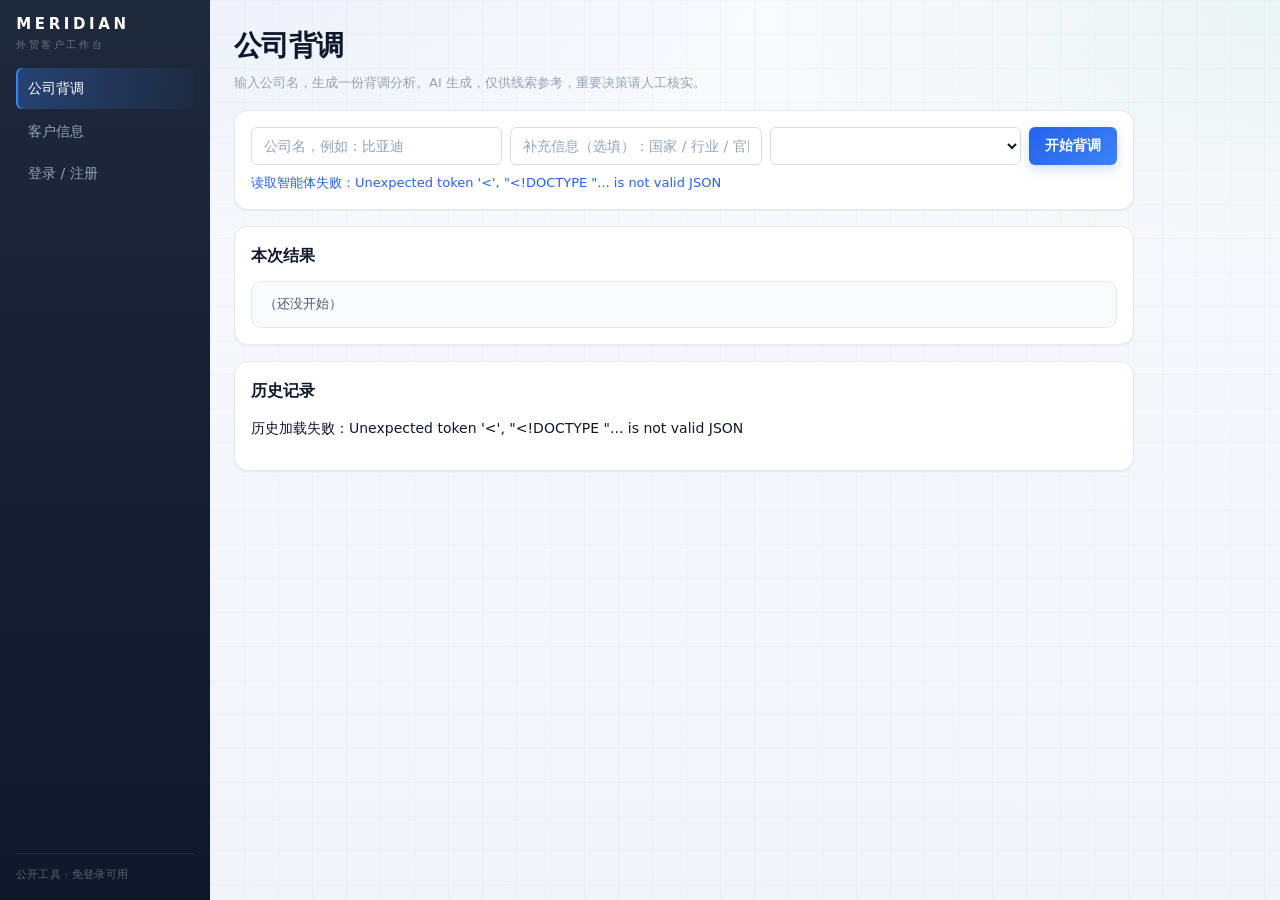
==== commit 9de525eb: "feat: 不再内置任何模型 key——背调与话术改用使用者自己配置的智能体 - llm.py：删掉读 LLM_* 环境变量的回落，只认 provider；缺渠道抛 LLMNotConfigured，" ====
--- a/static/index.html
+++ b/static/index.html
@@ -38,6 +38,7 @@
         <div class="newrow">
           <input id="company" type="text" placeholder="公司名，例如：比亚迪" autocomplete="off">
           <input id="extra" type="text" placeholder="补充信息（选填）：国家 / 行业 / 官网" autocomplete="off">
+          <select id="provider" class="tool-select" aria-label="选智能体"></select>
           <button id="go">开始背调</button>
         </div>
         <p id="status" class="status"></p>
--- a/static/style.css
+++ b/static/style.css
@@ -998,3 +998,28 @@
 .page-head { margin-bottom: var(--sp-4); }
 .page-head h1 { font-size: var(--fs-6); letter-spacing: -.02em; margin-bottom: var(--sp-1); }
 .page-head .hint { max-width: 640px; }
+
+/* ============================================================
+   登录页蓝色地球（three.js）
+   位置放在右侧空地，尺寸随窗口走：1181px 以上才出现，
+   30vw 保证在 1440 / 1280 两档都不会压到中间的登录卡。
+   ============================================================ */
+#globe {
+  position: absolute; right: 2vw; top: 50%; transform: translateY(-50%);
+  /* 尺寸回到第一版那套刻度（clamp 300/30vw/460），不跟视口高度挂钩——
+     挂 vh 会在高窗口里把球顶到画面边缘去。球在画布内占 ~76%，
+     所以视觉直径约是画布的 0.76，比第一版只大一成左右。 */
+  width: clamp(300px, 30vw, 460px); aspect-ratio: 1 / 1;
+  z-index: 0; opacity: 0;
+  transition: opacity 1.1s cubic-bezier(.22,.61,.36,1);
+  touch-action: none;
+}
+#globe.live { opacity: 1; }
+#globe canvas { display: block; width: 100% !important; height: 100% !important; cursor: grab; }
+#globe canvas:active { cursor: grabbing; }
+/* 地球起来了就把兜底光环撤掉，两者不叠在一起 */
+.has-globe .auth-orbit { display: none; }
+
+@media (max-width: 1180px) {
+  #globe { display: none; }
+}
